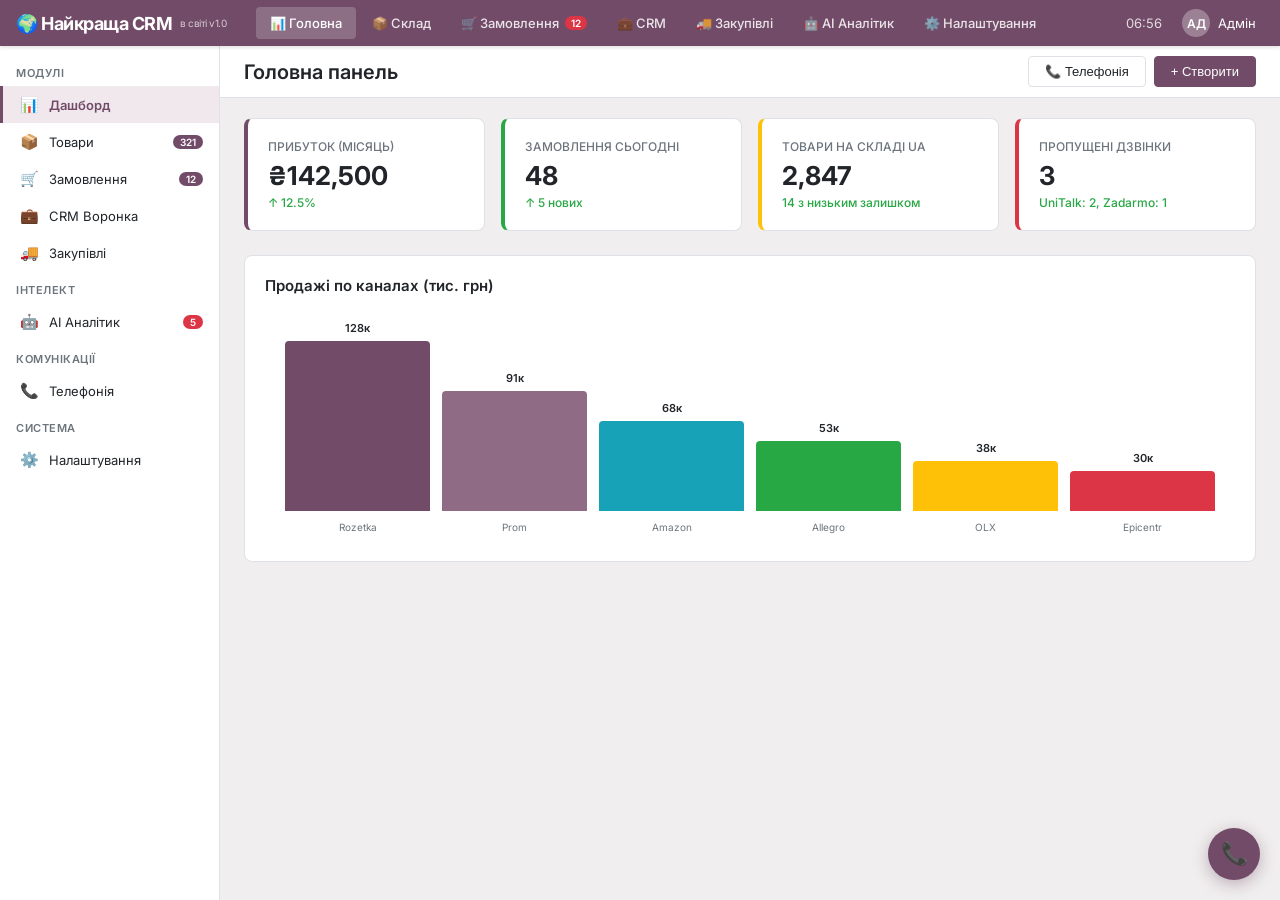
==== index.html @ 7701352f "Initial commit: Best CRM in the world v1.0 with Odoo style UI, SQL schema and Excel importer" ====
<!DOCTYPE html>
<html lang="uk">
<head>
<meta charset="UTF-8">
<meta name="viewport" content="width=device-width, initial-scale=1.0">
<title>Найкраща CRM в світі</title>
<link rel="stylesheet" href="styles.css">
</head>
<body>
<!-- NAVBAR -->
<nav class="o-navbar">
<div class="o-navbar-brand">🌍 Найкраща CRM <span>в світі v1.0</span></div>
<div class="o-nav-items">
<div class="o-nav-item active" data-page="page-dashboard" onclick="showPage('page-dashboard')">📊 Головна</div>
<div class="o-nav-item" data-page="page-products" onclick="showPage('page-products')">📦 Склад</div>
<div class="o-nav-item" data-page="page-orders" onclick="showPage('page-orders')">🛒 Замовлення <span class="o-nav-badge">12</span></div>
<div class="o-nav-item" data-page="page-crm" onclick="showPage('page-crm')">💼 CRM</div>
<div class="o-nav-item" data-page="page-purchases" onclick="showPage('page-purchases')">🚚 Закупівлі</div>
<div class="o-nav-item" data-page="page-ai" onclick="showPage('page-ai')">🤖 AI Аналітик</div>
<div class="o-nav-item" data-page="page-settings" onclick="showPage('page-settings')">⚙️ Налаштування</div>
</div>
<div class="o-nav-right">
<span id="live-clock" style="color:#fff;font-size:13px;opacity:0.8"></span>
<div class="o-user-menu"><div class="o-user-avatar">АД</div><span style="font-size:13px">Адмін</span></div>
</div>
</nav>

<!-- SIDEBAR -->
<aside class="o-sidebar">
<div class="o-sidebar-section">Модулі</div>
<div class="o-sidebar-item active" data-page="page-dashboard" onclick="showPage('page-dashboard')"><span class="o-sidebar-icon">📊</span><span>Дашборд</span></div>
<div class="o-sidebar-item" data-page="page-products" onclick="showPage('page-products')"><span class="o-sidebar-icon">📦</span><span>Товари</span><span class="o-sidebar-badge">321</span></div>
<div class="o-sidebar-item" data-page="page-orders" onclick="showPage('page-orders')"><span class="o-sidebar-icon">🛒</span><span>Замовлення</span><span class="o-sidebar-badge">12</span></div>
<div class="o-sidebar-item" data-page="page-crm" onclick="showPage('page-crm')"><span class="o-sidebar-icon">💼</span><span>CRM Воронка</span></div>
<div class="o-sidebar-item" data-page="page-purchases" onclick="showPage('page-purchases')"><span class="o-sidebar-icon">🚚</span><span>Закупівлі</span></div>
<div class="o-sidebar-section">Інтелект</div>
<div class="o-sidebar-item" data-page="page-ai" onclick="showPage('page-ai')"><span class="o-sidebar-icon">🤖</span><span>AI Аналітик</span><span class="o-sidebar-badge" style="background:#DC3545">5</span></div>
<div class="o-sidebar-section">Комунікації</div>
<div class="o-sidebar-item" onclick="togglePhone()"><span class="o-sidebar-icon">📞</span><span>Телефонія</span></div>
<div class="o-sidebar-section">Система</div>
<div class="o-sidebar-item" data-page="page-settings" onclick="showPage('page-settings')"><span class="o-sidebar-icon">⚙️</span><span>Налаштування</span></div>
</aside>

<!-- MAIN -->
<main class="o-main">
<div class="o-control-panel">
<div class="o-breadcrumb"><span id="breadcrumb-title" class="o-breadcrumb-item">Головна панель</span></div>
<div class="o-cp-actions">
<button class="o-btn" onclick="togglePhone()">📞 Телефонія</button>
<button class="o-btn o-btn-primary">+ Створити</button>
</div>
</div>

<!-- PAGE: DASHBOARD -->
<div id="page-dashboard" class="o-page active">
<div class="o-content">
<div class="o-stats-row">
<div class="o-stat-card accent"><div class="o-stat-label">Прибуток (місяць)</div><div class="o-stat-value">₴142,500</div><div class="o-stat-sub">↑ 12.5%</div></div>
<div class="o-stat-card success"><div class="o-stat-label">Замовлення сьогодні</div><div class="o-stat-value">48</div><div class="o-stat-sub">↑ 5 нових</div></div>
<div class="o-stat-card warning"><div class="o-stat-label">Товари на складі UA</div><div class="o-stat-value">2,847</div><div class="o-stat-sub">14 з низьким залишком</div></div>
<div class="o-stat-card danger"><div class="o-stat-label">Пропущені дзвінки</div><div class="o-stat-value">3</div><div class="o-stat-sub">UniTalk: 2, Zadarmo: 1</div></div>
</div>
<div class="o-chart-container">
<div class="o-chart-title">Продажі по каналах (тис. грн)</div>
<div class="o-bar-chart" style="margin-bottom:30px">
<div class="o-bar" data-height="85" style="background:#714B67;height:0"><span class="o-bar-value">128к</span><span class="o-bar-label">Rozetka</span></div>
<div class="o-bar" data-height="60" style="background:#8F6B85;height:0"><span class="o-bar-value">91к</span><span class="o-bar-label">Prom</span></div>
<div class="o-bar" data-height="45" style="background:#17A2B8;height:0"><span class="o-bar-value">68к</span><span class="o-bar-label">Amazon</span></div>
<div class="o-bar" data-height="35" style="background:#28A745;height:0"><span class="o-bar-value">53к</span><span class="o-bar-label">Allegro</span></div>
<div class="o-bar" data-height="25" style="background:#FFC107;height:0"><span class="o-bar-value">38к</span><span class="o-bar-label">OLX</span></div>
<div class="o-bar" data-height="20" style="background:#DC3545;height:0"><span class="o-bar-value">30к</span><span class="o-bar-label">Epicentr</span></div>
</div>
</div>
</div>
</div>

<!-- PAGE: PRODUCTS -->
<div id="page-products" class="o-page">
<div class="o-content">
<div class="o-table-wrap">
<div class="o-table-header"><span class="o-table-title">Товари — Повний звіт (11 колонок з вашого Excel)</span><input class="o-search-box" id="product-search" placeholder="Пошук по артикулу або назві..." oninput="filterProducts()"></div>
<div style="overflow-x:auto">
<table class="o-table"><thead><tr><th>Код 1С</th><th>Артикул</th><th>Номенклатура</th><th>К-сть продано</th><th>Виручка з ПДВ</th><th>Собів-ть з ПДВ</th><th>Валовий прибуток</th><th>Рентаб. %</th><th>Собів-ть (1 шт)</th><th>Ціна продажу</th><th>Залишок</th></tr></thead>
<tbody id="products-tbody">
<tr><td>100002057</td><td>ВА-1</td><td>Вугілля активоване кокосове (1000 г)</td><td>3</td><td>345.00 ₴</td><td>218.63 ₴</td><td><span class="o-margin-good">126.37 ₴</span></td><td><span class="o-margin-good">36.63%</span></td><td>72.88 ₴</td><td>115.00 ₴</td><td><span class="o-stock-ua">UA:300</span> <span class="o-stock-pl">PL:45</span></td></tr>
<tr><td>100000524</td><td>HRDTY48-D</td><td>Дріжджі спиртові турбо Hot Rod 48 на 25 л</td><td>10</td><td>740.00 ₴</td><td>678.75 ₴</td><td><span class="o-margin-bad">61.25 ₴</span></td><td><span class="o-margin-bad">8.28%</span></td><td>67.88 ₴</td><td>74.00 ₴</td><td><span class="o-stock-ua">UA:21</span> <span class="o-stock-pl">PL:150</span></td></tr>
<tr><td>100003891</td><td>BN-882</td><td>Набір для бродіння Pro</td><td>5</td><td>6,250.00 ₴</td><td>4,750.00 ₴</td><td><span class="o-margin-good">1,500.00 ₴</span></td><td><span class="o-margin-good">24.00%</span></td><td>950.00 ₴</td><td>1,250.00 ₴</td><td><span class="o-stock-ua" style="color:var(--odoo-danger)">UA:4</span> <span class="o-stock-pl">PL:0</span></td></tr>
<tr><td>100001122</td><td>DST-500</td><td>Дистилятор мідний 500 мл</td><td>2</td><td>6,400.00 ₴</td><td>4,200.00 ₴</td><td><span class="o-margin-good">2,200.00 ₴</span></td><td><span class="o-margin-good">34.38%</span></td><td>2,100.00 ₴</td><td>3,200.00 ₴</td><td><span class="o-stock-ua">UA:18</span> <span class="o-stock-pl">PL:7</span></td></tr>
<tr><td>100004556</td><td>FLT-10</td><td>Фільтр вугільний 10 л</td><td>8</td><td>2,320.00 ₴</td><td>1,440.00 ₴</td><td><span class="o-margin-good">880.00 ₴</span></td><td><span class="o-margin-good">37.93%</span></td><td>180.00 ₴</td><td>290.00 ₴</td><td><span class="o-stock-ua">UA:56</span> <span class="o-stock-pl">PL:23</span></td></tr>
</tbody></table>
</div>
</div>
</div>
</div>

<!-- PAGE: ORDERS -->
<div id="page-orders" class="o-page">
<div class="o-content">
<div class="o-table-wrap">
<div class="o-table-header"><span class="o-table-title">Замовлення з усіх каналів</span><input class="o-search-box" id="order-search" placeholder="Пошук..." oninput="filterOrders()"></div>
<table class="o-table"><thead><tr><th>ID</th><th>Джерело</th><th>Клієнт</th><th>Товар</th><th>Сума</th><th>Статус</th><th>Дата</th></tr></thead>
<tbody id="orders-tbody">
<tr><td>#AMZ-9842</td><td><span class="o-badge" style="background:#FF990022;color:#FF9900">Amazon</span></td><td>Klaus M.</td><td>Дистилятор мідний 500 мл</td><td>€89.00</td><td><span class="o-badge o-badge-new">Нове</span></td><td>23.04.2026</td></tr>
<tr><td>#RZK-20349</td><td><span class="o-badge" style="background:#00A04622;color:#00A046">Rozetka</span></td><td>Іванов С.</td><td>Вугілля активоване (1000 г) ×3</td><td>₴1,450</td><td><span class="o-badge o-badge-process">Обробка</span></td><td>23.04.2026</td></tr>
<tr><td>#PRM-8811</td><td><span class="o-badge" style="background:#2196F322;color:#2196F3">Prom</span></td><td>Петренко О.</td><td>Набір для бродіння Pro</td><td>₴1,250</td><td><span class="o-badge o-badge-done">Відправлено</span></td><td>22.04.2026</td></tr>
<tr><td>#ALG-5512</td><td><span class="o-badge" style="background:#FF5A0022;color:#FF5A00">Allegro</span></td><td>Kowalski J.</td><td>Фільтр вугільний 10 л</td><td>85 zł</td><td><span class="o-badge o-badge-new">Нове</span></td><td>23.04.2026</td></tr>
<tr><td>#OLX-3321</td><td><span class="o-badge" style="background:#00234822;color:#002348">OLX</span></td><td>Ковальчук М.</td><td>Дріжджі Hot Rod 48 ×5</td><td>₴370</td><td><span class="o-badge o-badge-process">Обробка</span></td><td>22.04.2026</td></tr>
</tbody></table>
</div>
</div>
</div>

<!-- PAGE: CRM KANBAN -->
<div id="page-crm" class="o-page">
<div class="o-content">
<div class="o-kanban-board">
<div class="o-kanban-column"><div class="o-kanban-col-header">Нові ліди <span class="o-kanban-col-count">3</span></div><div class="o-kanban-col-body">
<div class="o-kanban-card"><div class="o-kanban-card-title">ТОВ «Пивовар»</div><div class="o-kanban-card-sub">Запит на обладнання для пивоварні</div><div class="o-kanban-card-amount">₴48,000</div><div class="o-kanban-card-tag">Опт</div></div>
<div class="o-kanban-card"><div class="o-kanban-card-title">Kowalski Sp.</div><div class="o-kanban-card-sub">Allegro — набори для бродіння</div><div class="o-kanban-card-amount">2,400 zł</div><div class="o-kanban-card-tag">Польща</div></div>
<div class="o-kanban-card"><div class="o-kanban-card-title">Сидоренко А.</div><div class="o-kanban-card-sub">Дзвінок з Rozetka, хоче опт</div><div class="o-kanban-card-amount">₴12,000</div><div class="o-kanban-card-tag">Роздріб→Опт</div></div>
</div></div>
<div class="o-kanban-column"><div class="o-kanban-col-header">Переговори <span class="o-kanban-col-count">2</span></div><div class="o-kanban-col-body">
<div class="o-kanban-card"><div class="o-kanban-card-title">FermentPro GmbH</div><div class="o-kanban-card-sub">Amazon DE — постійне постачання</div><div class="o-kanban-card-amount">€5,200/міс</div><div class="o-kanban-card-tag">B2B</div></div>
<div class="o-kanban-card"><div class="o-kanban-card-title">«Напої Львова»</div><div class="o-kanban-card-sub">Дистилятори + фільтри</div><div class="o-kanban-card-amount">₴86,000</div><div class="o-kanban-card-tag">Опт</div></div>
</div></div>
<div class="o-kanban-column"><div class="o-kanban-col-header">Рахунок виставлено <span class="o-kanban-col-count">1</span></div><div class="o-kanban-col-body">
<div class="o-kanban-card"><div class="o-kanban-card-title">ТОВ «Хмільна Країна»</div><div class="o-kanban-card-sub">Повний комплект обладнання</div><div class="o-kanban-card-amount">₴124,000</div><div class="o-kanban-card-tag">Опт</div></div>
</div></div>
<div class="o-kanban-column"><div class="o-kanban-col-header">Виграно ✓ <span class="o-kanban-col-count">4</span></div><div class="o-kanban-col-body">
<div class="o-kanban-card" style="border-left:3px solid #28A745"><div class="o-kanban-card-title">Bierhaus Berlin</div><div class="o-kanban-card-sub">Amazon DE — разова закупка</div><div class="o-kanban-card-amount">€3,100</div></div>
<div class="o-kanban-card" style="border-left:3px solid #28A745"><div class="o-kanban-card-title">ФОП Мельник</div><div class="o-kanban-card-sub">Prom — обладнання</div><div class="o-kanban-card-amount">₴28,500</div></div>
</div></div>
</div>
</div>
</div>

<!-- PAGE: PURCHASES -->
<div id="page-purchases" class="o-page">
<div class="o-content">
<div class="o-table-wrap">
<div class="o-table-header"><span class="o-table-title">Замовлення постачальникам</span><button class="o-btn o-btn-primary" style="margin-left:auto">+ Нове замовлення</button></div>
<table class="o-table"><thead><tr><th>№</th><th>Постачальник</th><th>Товари</th><th>Сума</th><th>Статус</th><th>Очікувана дата</th></tr></thead>
<tbody>
<tr><td>PO-2026-041</td><td>China Direct Ltd.</td><td>Дистилятори мідні ×50</td><td>$4,200</td><td><div class="o-purchase-status"><span class="o-status-dot yellow"></span> В дорозі</div></td><td>28.04.2026</td></tr>
<tr><td>PO-2026-040</td><td>ТОВ «ХімРесурс»</td><td>Вугілля кокосове ×200 кг</td><td>₴18,400</td><td><div class="o-purchase-status"><span class="o-status-dot green"></span> Доставлено</div></td><td>20.04.2026</td></tr>
<tr><td>PO-2026-039</td><td>Ferment Supply PL</td><td>Дріжджі Hot Rod ×500 шт</td><td>8,500 zł</td><td><div class="o-purchase-status"><span class="o-status-dot red"></span> Затримка!</div></td><td>15.04.2026</td></tr>
</tbody></table>
</div>
</div>
</div>

<!-- PAGE: SETTINGS -->
<div id="page-settings" class="o-page">
<div class="o-content">
<div class="o-settings-grid">
<div class="o-settings-card">
<h3>👥 Користувачі та ролі</h3>
<table class="o-table"><thead><tr><th>Ім'я</th><th>Email</th><th>Роль</th><th>Регіон</th></tr></thead>
<tbody>
<tr><td>Власник</td><td>admin@bigcat.ua</td><td><span class="o-badge o-badge-process">Адмін</span></td><td>UA + PL</td></tr>
<tr><td>Олена К.</td><td>olena@bigcat.ua</td><td><span class="o-badge o-badge-done">Менеджер</span></td><td>UA</td></tr>
<tr><td>Marek W.</td><td>marek@bigcat.pl</td><td><span class="o-badge o-badge-done">Менеджер</span></td><td>PL</td></tr>
<tr><td>Андрій Л.</td><td>andriy@bigcat.ua</td><td><span class="o-badge o-badge-new">Склад</span></td><td>UA</td></tr>
</tbody></table>
<button class="o-btn o-btn-primary" style="margin-top:12px">+ Додати користувача</button>
</div>
<div class="o-settings-card">
<h3>🔗 Інтеграції</h3>
<div class="o-form-group"><label class="o-form-label">Rozetka API</label><div class="o-purchase-status"><span class="o-status-dot green"></span> Підключено</div></div>
<div class="o-form-group"><label class="o-form-label">Prom API</label><div class="o-purchase-status"><span class="o-status-dot green"></span> Підключено</div></div>
<div class="o-form-group"><label class="o-form-label">Amazon SP-API</label><div class="o-purchase-status"><span class="o-status-dot yellow"></span> Очікує ключ</div></div>
<div class="o-form-group"><label class="o-form-label">Allegro API</label><div class="o-purchase-status"><span class="o-status-dot yellow"></span> Очікує ключ</div></div>
<div class="o-form-group"><label class="o-form-label">OLX API</label><div class="o-purchase-status"><span class="o-status-dot red"></span> Не підключено</div></div>
<div class="o-form-group"><label class="o-form-label">Epicentr API</label><div class="o-purchase-status"><span class="o-status-dot red"></span> Не підключено</div></div>
<div class="o-form-group"><label class="o-form-label">UniTalk (UA)</label><div class="o-purchase-status"><span class="o-status-dot green"></span> Активний</div></div>
<div class="o-form-group"><label class="o-form-label">Zadarmo (PL)</label><div class="o-purchase-status"><span class="o-status-dot green"></span> Активний</div></div>
</div>
</div>
</div>
</div>

<!-- PAGE: AI ANALYTICS -->
<div id="page-ai" class="o-page">
<div class="o-content">
<div class="o-stats-row">
<div class="o-stat-card danger"><div class="o-stat-label">🔴 Критичні проблеми</div><div class="o-stat-value">2</div><div class="o-stat-sub">Потребують негайної уваги</div></div>
<div class="o-stat-card warning"><div class="o-stat-label">🟡 Попередження</div><div class="o-stat-value">3</div><div class="o-stat-sub">Ризики найближчих днів</div></div>
<div class="o-stat-card success"><div class="o-stat-label">🟢 Рекомендації</div><div class="o-stat-value">4</div><div class="o-stat-sub">Можливості для зростання</div></div>
<div class="o-stat-card accent"><div class="o-stat-label">📊 Оцінка здоров'я бізнесу</div><div class="o-stat-value">7.2/10</div><div class="o-stat-sub">↑ 0.4 з минулого тижня</div></div>
</div>

<div class="ai-section"><div class="ai-section-title">🔴 Критичні проблеми</div>
<div class="ai-card ai-critical">
<div class="ai-card-header"><span class="ai-icon">⚠️</span><span class="ai-card-title">Товар BN-882 закінчиться через 2 дні</span></div>
<div class="ai-card-body">«Набір для бродіння Pro» — залишок UA: 4 шт, PL: 0 шт. При поточній швидкості продажів (2 шт/день) запас вичерпається 25.04.2026.</div>
<div class="ai-card-action"><button class="o-btn o-btn-primary" style="font-size:12px">Створити закупівлю →</button></div>
</div>
<div class="ai-card ai-critical">
<div class="ai-card-header"><span class="ai-icon">⚠️</span><span class="ai-card-title">Менеджер Олена не обробила 5 замовлень</span></div>
<div class="ai-card-body">Замовлення #RZK-20341, #PRM-8807, #OLX-3318, #RZK-20345, #PRM-8809 очікують обробки більше 24 годин. Середній час відповіді Олени зріс з 2 до 8 годин за тиждень.</div>
<div class="ai-card-action"><button class="o-btn" style="font-size:12px">Переглянути замовлення →</button></div>
</div>
</div>

<div class="ai-section"><div class="ai-section-title">🟡 Попередження</div>
<div class="ai-card ai-warning">
<div class="ai-card-header"><span class="ai-icon">📉</span><span class="ai-card-title">Маржа HRDTY48-D занадто низька: 8.3%</span></div>
<div class="ai-card-body">Дріжджі Hot Rod 48 продаються з маржою 8.3%, що нижче порогу рентабельності (15%). Рекомендація: підняти ціну з 74₴ до 85₴ (+14.9%) або знайти дешевшого постачальника.</div>
</div>
<div class="ai-card ai-warning">
<div class="ai-card-header"><span class="ai-icon">🚚</span><span class="ai-card-title">Постачальник Ferment Supply PL — 3-тя затримка поспіль</span></div>
<div class="ai-card-body">Замовлення PO-2026-039 затримано на 8 днів. Це третя затримка за останні 2 місяці. Ризик зриву поставок. Рекомендація: знайти альтернативного постачальника.</div>
</div>
<div class="ai-card ai-warning">
<div class="ai-card-header"><span class="ai-icon">📞</span><span class="ai-card-title">3 пропущені дзвінки без перезвону</span></div>
<div class="ai-card-body">UniTalk зафіксував 2 пропущені дзвінки (12:15, 14:42), Zadarmo — 1 (09:30). Жоден не був перезвонений протягом 4 годин. Потенційна втрата клієнтів.</div>
</div>
</div>

<div class="ai-section"><div class="ai-section-title">🟢 Рекомендації для зростання</div>
<div class="ai-card ai-good">
<div class="ai-card-header"><span class="ai-icon">🇵🇱</span><span class="ai-card-title">Перемістити ВА-1 на склад Польщі</span></div>
<div class="ai-card-body">Вугілля активоване продається в Польщі в 4 рази швидше, ніж в Україні. Поточний залишок PL: 45 шт. Рекомендація: перемістити 100 шт зі складу UA (300 шт) до PL.</div>
</div>
<div class="ai-card ai-good">
<div class="ai-card-header"><span class="ai-icon">📈</span><span class="ai-card-title">Rozetka — найприбутковіший канал</span></div>
<div class="ai-card-body">Rozetka генерує 35% загального прибутку при 28% витрат. Рекомендація: збільшити асортимент на Rozetka на 15-20 позицій для зростання виручки на ~₴40,000/міс.</div>
</div>
<div class="ai-card ai-good">
<div class="ai-card-header"><span class="ai-icon">💰</span><span class="ai-card-title">Дистилятор DST-500 — лідер маржі</span></div>
<div class="ai-card-body">Маржинальність 34.4% при середньому чеку ₴3,200. Цей товар приносить найбільше прибутку на одиницю. Рекомендація: запустити рекламу на Amazon DE.</div>
</div>
<div class="ai-card ai-good">
<div class="ai-card-header"><span class="ai-icon">🔄</span><span class="ai-card-title">Оптимізація цін на Allegro</span></div>
<div class="ai-card-body">Аналіз конкурентів показує, що ваші ціни на Allegro на 12% вищі за середні. Зниження на 5-7% може збільшити обсяг продажів на 25% без втрати маржі.</div>
</div>
</div>

</div>
</div>

</main>

<!-- PHONE PANEL -->
<div id="phone-panel" class="o-phone-panel">
<div class="o-phone-header"><span>📞 Вхідний дзвінок</span><span onclick="togglePhone()" style="cursor:pointer">✕</span></div>
<div class="o-phone-body">
<div style="font-size:14px;color:#714B67;font-weight:600">UniTalk UA</div>
<div class="o-phone-number">+380 67 123 4567</div>
<div class="o-phone-status">Клієнт: Іванов Сергій — Rozetka (3 замовлення)</div>
<div class="o-phone-actions">
<button class="o-phone-btn o-phone-btn-accept" onclick="togglePhone()">📞</button>
<button class="o-phone-btn o-phone-btn-mute">🔇</button>
<button class="o-phone-btn o-phone-btn-reject" onclick="togglePhone()">✕</button>
</div>
</div>
</div>
<button id="phone-fab" class="o-phone-fab" onclick="togglePhone()">📞</button>

<script src="app.js"></script>
</body>
</html>
---- styles.css ----
@import url('https://fonts.googleapis.com/css2?family=Inter:wght@300;400;500;600;700&display=swap');

:root {
    --odoo-purple: #714B67;
    --odoo-purple-light: #8F6B85;
    --odoo-purple-dark: #5B3A54;
    --odoo-bg: #F0EEEE;
    --odoo-white: #FFFFFF;
    --odoo-border: #DEE2E6;
    --odoo-text: #212529;
    --odoo-text-muted: #6C757D;
    --odoo-success: #28A745;
    --odoo-warning: #FFC107;
    --odoo-danger: #DC3545;
    --odoo-info: #17A2B8;
    --sidebar-width: 220px;
    --topbar-height: 46px;
}

* { margin: 0; padding: 0; box-sizing: border-box; }

body {
    font-family: 'Inter', -apple-system, BlinkMacSystemFont, sans-serif;
    background: var(--odoo-bg);
    color: var(--odoo-text);
    font-size: 13px;
    overflow-x: hidden;
}

/* ===== TOP NAVBAR ===== */
.o-navbar {
    position: fixed; top: 0; left: 0; right: 0;
    height: var(--topbar-height);
    background: var(--odoo-purple);
    display: flex; align-items: center;
    padding: 0 16px; z-index: 1000;
    box-shadow: 0 1px 4px rgba(0,0,0,0.15);
}

.o-navbar-brand {
    color: white; font-weight: 700; font-size: 18px;
    margin-right: 30px; letter-spacing: -0.5px;
    display: flex; align-items: center; gap: 8px;
}

.o-navbar-brand span { font-size: 10px; opacity: 0.7; font-weight: 400; }

.o-nav-items { display: flex; gap: 2px; flex: 1; }

.o-nav-item {
    color: rgba(255,255,255,0.85); padding: 8px 14px;
    border-radius: 4px; cursor: pointer; font-size: 13px;
    font-weight: 500; transition: all 0.15s;
    display: flex; align-items: center; gap: 6px;
    white-space: nowrap;
}

.o-nav-item:hover { background: rgba(255,255,255,0.15); color: #fff; }
.o-nav-item.active { background: rgba(255,255,255,0.2); color: #fff; }

.o-nav-right {
    display: flex; align-items: center; gap: 12px; margin-left: auto;
}

.o-nav-badge {
    background: var(--odoo-danger); color: #fff;
    border-radius: 10px; padding: 1px 6px; font-size: 10px;
    font-weight: 600; min-width: 18px; text-align: center;
}

.o-user-menu {
    display: flex; align-items: center; gap: 8px;
    color: #fff; cursor: pointer; padding: 4px 8px;
    border-radius: 4px; transition: 0.15s;
}

.o-user-menu:hover { background: rgba(255,255,255,0.15); }

.o-user-avatar {
    width: 28px; height: 28px; border-radius: 50%;
    background: rgba(255,255,255,0.3); display: flex;
    align-items: center; justify-content: center;
    font-weight: 600; font-size: 12px;
}

/* ===== SIDEBAR ===== */
.o-sidebar {
    position: fixed; top: var(--topbar-height); left: 0;
    width: var(--sidebar-width); height: calc(100vh - var(--topbar-height));
    background: var(--odoo-white); border-right: 1px solid var(--odoo-border);
    overflow-y: auto; z-index: 900; padding: 8px 0;
}

.o-sidebar-section { padding: 12px 16px 6px; font-size: 11px; color: var(--odoo-text-muted); text-transform: uppercase; font-weight: 600; letter-spacing: 0.5px; }

.o-sidebar-item {
    display: flex; align-items: center; gap: 10px;
    padding: 9px 16px; cursor: pointer; color: var(--odoo-text);
    transition: all 0.12s; font-size: 13px; border-left: 3px solid transparent;
}

.o-sidebar-item:hover { background: #F5F0F4; color: var(--odoo-purple); }
.o-sidebar-item.active { background: #F0E8ED; color: var(--odoo-purple); border-left-color: var(--odoo-purple); font-weight: 600; }

.o-sidebar-icon { width: 20px; text-align: center; font-size: 15px; }

.o-sidebar-badge {
    margin-left: auto; background: var(--odoo-purple);
    color: #fff; border-radius: 10px; padding: 1px 7px;
    font-size: 10px; font-weight: 600;
}

/* ===== MAIN CONTENT ===== */
.o-main {
    margin-left: var(--sidebar-width);
    margin-top: var(--topbar-height);
    padding: 0;
    min-height: calc(100vh - var(--topbar-height));
}

/* ===== CONTROL PANEL (Odoo-style breadcrumb + actions) ===== */
.o-control-panel {
    background: var(--odoo-white);
    border-bottom: 1px solid var(--odoo-border);
    padding: 10px 24px;
    display: flex; align-items: center; justify-content: space-between;
    position: sticky; top: var(--topbar-height); z-index: 100;
}

.o-breadcrumb { display: flex; align-items: center; gap: 8px; }

.o-breadcrumb-item {
    font-size: 20px; font-weight: 600; color: var(--odoo-text);
}

.o-breadcrumb-sep { color: var(--odoo-text-muted); font-size: 14px; }

.o-cp-actions { display: flex; gap: 8px; align-items: center; }

.o-btn {
    padding: 7px 16px; border-radius: 4px; font-size: 13px;
    font-weight: 500; cursor: pointer; border: 1px solid var(--odoo-border);
    background: var(--odoo-white); color: var(--odoo-text);
    transition: all 0.15s; display: flex; align-items: center; gap: 6px;
}

.o-btn:hover { background: #f8f9fa; }

.o-btn-primary {
    background: var(--odoo-purple); color: #fff;
    border-color: var(--odoo-purple);
}

.o-btn-primary:hover { background: var(--odoo-purple-dark); }

.o-btn-success { background: var(--odoo-success); color: #fff; border-color: var(--odoo-success); }
.o-btn-success:hover { background: #218838; }

/* ===== CONTENT AREA ===== */
.o-content { padding: 20px 24px; }

/* ===== STAT CARDS (KPI) ===== */
.o-stats-row {
    display: grid;
    grid-template-columns: repeat(auto-fit, minmax(200px, 1fr));
    gap: 16px; margin-bottom: 24px;
}

.o-stat-card {
    background: var(--odoo-white); border: 1px solid var(--odoo-border);
    border-radius: 8px; padding: 20px; transition: box-shadow 0.2s;
}

.o-stat-card:hover { box-shadow: 0 2px 8px rgba(0,0,0,0.08); }
.o-stat-card.accent { border-left: 4px solid var(--odoo-purple); }
.o-stat-card.success { border-left: 4px solid var(--odoo-success); }
.o-stat-card.warning { border-left: 4px solid var(--odoo-warning); }
.o-stat-card.danger { border-left: 4px solid var(--odoo-danger); }

.o-stat-label { font-size: 12px; color: var(--odoo-text-muted); text-transform: uppercase; font-weight: 500; margin-bottom: 6px; }
.o-stat-value { font-size: 26px; font-weight: 700; color: var(--odoo-text); }
.o-stat-sub { font-size: 12px; color: var(--odoo-success); margin-top: 4px; font-weight: 500; }

/* ===== DATA TABLE (Odoo list view) ===== */
.o-table-wrap {
    background: var(--odoo-white); border: 1px solid var(--odoo-border);
    border-radius: 8px; overflow: hidden; margin-bottom: 24px;
}

.o-table-header {
    padding: 12px 20px; border-bottom: 1px solid var(--odoo-border);
    display: flex; justify-content: space-between; align-items: center;
}

.o-table-title { font-size: 15px; font-weight: 600; }

.o-search-box {
    padding: 6px 12px; border: 1px solid var(--odoo-border);
    border-radius: 4px; font-size: 13px; width: 240px;
    outline: none; transition: 0.2s;
}

.o-search-box:focus { border-color: var(--odoo-purple); box-shadow: 0 0 0 2px rgba(113,75,103,0.15); }

table.o-table {
    width: 100%; border-collapse: collapse;
}

table.o-table thead th {
    text-align: left; padding: 10px 16px; font-size: 12px;
    font-weight: 600; color: var(--odoo-text-muted);
    text-transform: uppercase; letter-spacing: 0.3px;
    border-bottom: 2px solid var(--odoo-border);
    background: #FAFAFA; cursor: pointer; user-select: none;
}

table.o-table thead th:hover { color: var(--odoo-purple); }

table.o-table tbody tr {
    border-bottom: 1px solid #f0f0f0; transition: background 0.1s;
}

table.o-table tbody tr:hover { background: #F9F5F8; }

table.o-table tbody td {
    padding: 12px 16px; font-size: 13px; vertical-align: middle;
}

/* ===== BADGES ===== */
.o-badge {
    display: inline-block; padding: 3px 10px; border-radius: 12px;
    font-size: 11px; font-weight: 600; text-transform: uppercase;
}

.o-badge-new { background: #E8F5E9; color: #2E7D32; }
.o-badge-process { background: #FFF3E0; color: #E65100; }
.o-badge-done { background: #E3F2FD; color: #1565C0; }
.o-badge-cancel { background: #FFEBEE; color: #C62828; }

.o-stock-tag { display: flex; gap: 12px; }
.o-stock-ua { color: #1565C0; font-weight: 600; }
.o-stock-pl { color: #AD1457; font-weight: 600; }

.o-margin-good { color: var(--odoo-success); font-weight: 600; }
.o-margin-low { color: var(--odoo-warning); font-weight: 600; }
.o-margin-bad { color: var(--odoo-danger); font-weight: 600; }

/* ===== KANBAN BOARD (CRM Pipeline) ===== */
.o-kanban-board {
    display: flex; gap: 16px; overflow-x: auto;
    padding-bottom: 16px; min-height: 500px;
}

.o-kanban-column {
    min-width: 280px; max-width: 300px; flex-shrink: 0;
    background: #F5F5F5; border-radius: 8px;
    display: flex; flex-direction: column;
}

.o-kanban-col-header {
    padding: 14px 16px; font-weight: 600; font-size: 14px;
    border-bottom: 2px solid var(--odoo-border);
    display: flex; justify-content: space-between; align-items: center;
}

.o-kanban-col-count {
    background: var(--odoo-purple); color: #fff;
    border-radius: 10px; padding: 1px 8px; font-size: 11px;
}

.o-kanban-col-body { padding: 8px; flex: 1; overflow-y: auto; }

.o-kanban-card {
    background: var(--odoo-white); border: 1px solid var(--odoo-border);
    border-radius: 6px; padding: 14px; margin-bottom: 8px;
    cursor: grab; transition: box-shadow 0.15s;
}

.o-kanban-card:hover { box-shadow: 0 2px 8px rgba(0,0,0,0.1); }

.o-kanban-card-title { font-weight: 600; font-size: 13px; margin-bottom: 6px; }
.o-kanban-card-sub { font-size: 12px; color: var(--odoo-text-muted); margin-bottom: 8px; }
.o-kanban-card-amount { font-weight: 700; color: var(--odoo-purple); font-size: 14px; }
.o-kanban-card-tag { font-size: 10px; padding: 2px 6px; border-radius: 3px; background: #F0E8ED; color: var(--odoo-purple); }

/* ===== TELEPHONY PANEL ===== */
.o-phone-panel {
    position: fixed; bottom: 20px; right: 20px;
    width: 320px; background: var(--odoo-white);
    border-radius: 12px; box-shadow: 0 4px 24px rgba(0,0,0,0.15);
    border: 1px solid var(--odoo-border); z-index: 1100;
    overflow: hidden; display: none;
}

.o-phone-panel.open { display: block; animation: slideUp 0.3s ease; }

@keyframes slideUp {
    from { transform: translateY(20px); opacity: 0; }
    to { transform: translateY(0); opacity: 1; }
}

.o-phone-header {
    background: var(--odoo-purple); color: #fff;
    padding: 14px 16px; display: flex;
    justify-content: space-between; align-items: center;
}

.o-phone-body { padding: 20px; text-align: center; }

.o-phone-number { font-size: 22px; font-weight: 700; margin: 12px 0; letter-spacing: 1px; }
.o-phone-status { font-size: 12px; color: var(--odoo-text-muted); margin-bottom: 16px; }

.o-phone-actions { display: flex; justify-content: center; gap: 16px; margin-top: 12px; }

.o-phone-btn {
    width: 48px; height: 48px; border-radius: 50%;
    border: none; cursor: pointer; font-size: 18px;
    display: flex; align-items: center; justify-content: center;
    transition: transform 0.15s;
}

.o-phone-btn:hover { transform: scale(1.1); }
.o-phone-btn-accept { background: var(--odoo-success); color: #fff; }
.o-phone-btn-reject { background: var(--odoo-danger); color: #fff; }
.o-phone-btn-mute { background: #eee; color: #333; }

/* ===== PHONE TOGGLE FAB ===== */
.o-phone-fab {
    position: fixed; bottom: 20px; right: 20px;
    width: 52px; height: 52px; border-radius: 50%;
    background: var(--odoo-purple); color: #fff;
    border: none; font-size: 22px; cursor: pointer;
    box-shadow: 0 4px 16px rgba(113,75,103,0.4);
    z-index: 1050; transition: transform 0.2s;
    display: flex; align-items: center; justify-content: center;
}

.o-phone-fab:hover { transform: scale(1.1); }

/* ===== SETTINGS / USERS ===== */
.o-settings-grid {
    display: grid; grid-template-columns: 1fr 1fr;
    gap: 20px;
}

.o-settings-card {
    background: var(--odoo-white); border: 1px solid var(--odoo-border);
    border-radius: 8px; padding: 24px;
}

.o-settings-card h3 { font-size: 16px; margin-bottom: 16px; color: var(--odoo-purple); }

.o-form-group { margin-bottom: 14px; }
.o-form-label { display: block; font-size: 12px; font-weight: 600; color: var(--odoo-text-muted); margin-bottom: 4px; text-transform: uppercase; }

.o-form-input {
    width: 100%; padding: 8px 12px; border: 1px solid var(--odoo-border);
    border-radius: 4px; font-size: 13px; outline: none;
}

.o-form-input:focus { border-color: var(--odoo-purple); box-shadow: 0 0 0 2px rgba(113,75,103,0.15); }

.o-form-select {
    width: 100%; padding: 8px 12px; border: 1px solid var(--odoo-border);
    border-radius: 4px; font-size: 13px; background: #fff;
}

/* ===== PAGE SECTIONS ===== */
.o-page { display: none; }
.o-page.active { display: block; }

/* ===== CHARTS PLACEHOLDER ===== */
.o-chart-container {
    background: var(--odoo-white); border: 1px solid var(--odoo-border);
    border-radius: 8px; padding: 20px; margin-bottom: 24px;
}

.o-chart-title { font-size: 15px; font-weight: 600; margin-bottom: 16px; }

.o-bar-chart { display: flex; align-items: flex-end; gap: 12px; height: 200px; padding: 0 20px; }

.o-bar {
    flex: 1; border-radius: 4px 4px 0 0;
    position: relative; min-width: 30px;
    transition: height 0.5s ease;
}

.o-bar-label {
    position: absolute; bottom: -22px; left: 50%;
    transform: translateX(-50%); font-size: 10px;
    color: var(--odoo-text-muted); white-space: nowrap;
}

.o-bar-value {
    position: absolute; top: -20px; left: 50%;
    transform: translateX(-50%); font-size: 11px;
    font-weight: 600; white-space: nowrap;
}

/* ===== TWO COLUMN LAYOUT ===== */
.o-grid-2 { display: grid; grid-template-columns: 2fr 1fr; gap: 20px; }
.o-grid-equal { display: grid; grid-template-columns: 1fr 1fr; gap: 20px; }

/* ===== PURCHASE MODULE ===== */
.o-purchase-status { display: flex; gap: 8px; align-items: center; }
.o-status-dot { width: 8px; height: 8px; border-radius: 50%; }
.o-status-dot.green { background: var(--odoo-success); }
.o-status-dot.yellow { background: var(--odoo-warning); }
.o-status-dot.red { background: var(--odoo-danger); }

/* ===== RESPONSIVE ===== */
/* ===== AI ANALYTICS MODULE ===== */
.ai-section { margin-bottom: 28px; }

.ai-section-title {
    font-size: 16px; font-weight: 700; margin-bottom: 14px;
    padding-bottom: 8px; border-bottom: 2px solid var(--odoo-border);
}

.ai-card {
    background: var(--odoo-white); border: 1px solid var(--odoo-border);
    border-radius: 8px; padding: 18px; margin-bottom: 12px;
    transition: box-shadow 0.2s, transform 0.2s;
    animation: fadeIn 0.4s ease;
}

.ai-card:hover { box-shadow: 0 3px 12px rgba(0,0,0,0.08); transform: translateX(4px); }

.ai-card.ai-critical { border-left: 4px solid var(--odoo-danger); }
.ai-card.ai-warning { border-left: 4px solid var(--odoo-warning); }
.ai-card.ai-good { border-left: 4px solid var(--odoo-success); }

.ai-card-header {
    display: flex; align-items: center; gap: 10px; margin-bottom: 8px;
}

.ai-icon { font-size: 18px; }

.ai-card-title { font-weight: 600; font-size: 14px; }

.ai-card-body {
    font-size: 13px; color: var(--odoo-text-muted); line-height: 1.6;
    padding-left: 28px;
}

.ai-card-action { padding-left: 28px; margin-top: 10px; }

@keyframes fadeIn {
    from { opacity: 0; transform: translateY(8px); }
    to { opacity: 1; transform: translateY(0); }
}

/* ===== RESPONSIVE ===== */
@media (max-width: 1024px) {
    .o-sidebar { width: 60px; }
    .o-sidebar-item span { display: none; }
    .o-sidebar-section { display: none; }
    .o-sidebar-badge { display: none; }
    .o-main { margin-left: 60px; }
    .o-grid-2, .o-grid-equal, .o-settings-grid { grid-template-columns: 1fr; }
}
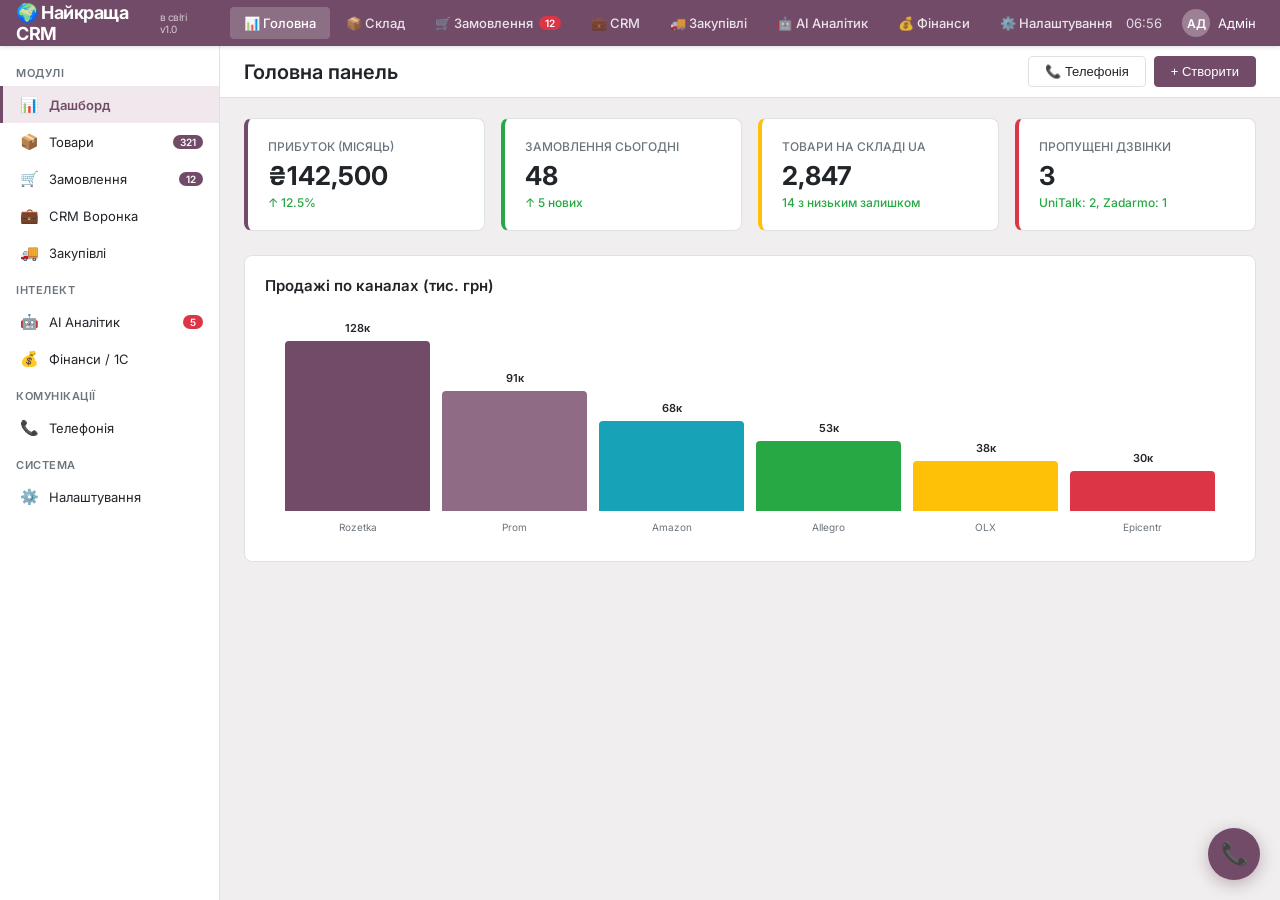
==== commit faf11d88: "Added Finance & Accounting module (💰 Фінанси) with 1C logic" ====
--- a/index.html
+++ b/index.html
@@ -17,6 +17,7 @@
 <div class="o-nav-item" data-page="page-crm" onclick="showPage('page-crm')">💼 CRM</div>
 <div class="o-nav-item" data-page="page-purchases" onclick="showPage('page-purchases')">🚚 Закупівлі</div>
 <div class="o-nav-item" data-page="page-ai" onclick="showPage('page-ai')">🤖 AI Аналітик</div>
+<div class="o-nav-item" data-page="page-finance" onclick="showPage('page-finance')">💰 Фінанси</div>
 <div class="o-nav-item" data-page="page-settings" onclick="showPage('page-settings')">⚙️ Налаштування</div>
 </div>
 <div class="o-nav-right">
@@ -35,6 +36,7 @@
 <div class="o-sidebar-item" data-page="page-purchases" onclick="showPage('page-purchases')"><span class="o-sidebar-icon">🚚</span><span>Закупівлі</span></div>
 <div class="o-sidebar-section">Інтелект</div>
 <div class="o-sidebar-item" data-page="page-ai" onclick="showPage('page-ai')"><span class="o-sidebar-icon">🤖</span><span>AI Аналітик</span><span class="o-sidebar-badge" style="background:#DC3545">5</span></div>
+<div class="o-sidebar-item" data-page="page-finance" onclick="showPage('page-finance')"><span class="o-sidebar-icon">💰</span><span>Фінанси / 1С</span></div>
 <div class="o-sidebar-section">Комунікації</div>
 <div class="o-sidebar-item" onclick="togglePhone()"><span class="o-sidebar-icon">📞</span><span>Телефонія</span></div>
 <div class="o-sidebar-section">Система</div>
@@ -239,6 +241,62 @@
 </div>
 </div>
 
+<!-- PAGE: FINANCE -->
+<div id="page-finance" class="o-page">
+<div class="o-content">
+<div class="o-stats-row">
+<div class="o-stat-card success"><div class="o-stat-label">Чистий прибуток (P&L)</div><div class="o-stat-value">₴98,420</div><div class="o-stat-sub">Метод FIFO (як в 1С)</div></div>
+<div class="o-stat-card accent"><div class="o-stat-label">Каса та Рахунки</div><div class="o-stat-value">₴412,000</div><div class="o-stat-sub">UA: 280к, PL: 15к zł</div></div>
+<div class="o-stat-card warning"><div class="o-stat-label">Дебіторка (Нам винні)</div><div class="o-stat-value">₴156,000</div><div class="o-stat-sub">Очікуємо від Amazon/Rozetka</div></div>
+<div class="o-stat-card danger"><div class="o-stat-label">Кредиторка (Ми винні)</div><div class="o-stat-value">₴84,000</div><div class="o-stat-sub">Постачальникам та логістиці</div></div>
+</div>
+
+<div class="o-grid-2">
+<div class="o-settings-card">
+<h3>📊 Звіт про прибутки та збитки (P&L)</h3>
+<table class="o-table">
+<thead><tr><th>Стаття</th><th>Сума (грн)</th><th>% від виручки</th></tr></thead>
+<tbody>
+<tr><td><b>Виручка від продажів</b></td><td><b>₴452,000</b></td><td>100%</td></tr>
+<tr style="color:#666"><td>Собівартість (COGS)</td><td>-₴284,500</td><td>62.9%</td></tr>
+<tr><td><b>Валовий прибуток</b></td><td><b>₴167,500</b></td><td>37.1%</td></tr>
+<tr style="color:#666"><td>Операційні витрати (Оренда, з/п)</td><td>-₴45,000</td><td>9.9%</td></tr>
+<tr style="color:#666"><td>Логістика (НП, InPost)</td><td>-₴18,400</td><td>4.1%</td></tr>
+<tr style="color:#666"><td>Комісії маркетплейсів</td><td>-₴5,680</td><td>1.3%</td></tr>
+<hr>
+<tr style="background:#f8f9fa; font-weight:700"><td>ЧИСТИЙ ПРИБУТОК</td><td>₴98,420</td><td>21.8%</td></tr>
+</tbody>
+</table>
+</div>
+
+<div class="o-settings-card">
+<h3>🌍 Баланс по маркетплейсах (Дебіторка)</h3>
+<table class="o-table">
+<thead><tr><th>Маркетплейс</th><th>Валюта</th><th>До виплати</th><th>Еквівалент грн</th></tr></thead>
+<tbody>
+<tr><td>Amazon DE</td><td>€2,450</td><td>Очікує</td><td>₴102,900</td></tr>
+<tr><td>Allegro PL</td><td>3,200 zł</td><td>Очікує</td><td>₴31,360</td></tr>
+<tr><td>Rozetka</td><td>₴15,400</td><td>Виплата 25.04</td><td>₴15,400</td></tr>
+<tr><td>Prom.ua</td><td>₴6,340</td><td>Активно</td><td>₴6,340</td></tr>
+</tbody>
+</table>
+<button class="o-btn" style="margin-top:10px">Звірка залишків з 1С →</button>
+</div>
+</div>
+
+<div class="o-settings-card" style="margin-top:20px">
+<h3>👥 Розрахунок зарплати (Бонуси від прибутку)</h3>
+<table class="o-table">
+<thead><tr><th>Менеджер</th><th>Валовий прибуток</th><th>% бонуса</th><th>Сума бонуса</th><th>Статус</th></tr></thead>
+<tbody>
+<tr><td>Олена К. (UA)</td><td>₴86,400</td><td>5%</td><td>₴4,320</td><td><span class="o-badge o-badge-process">Розраховано</span></td></tr>
+<tr><td>Marek W. (PL)</td><td>6,800 zł</td><td>3%</td><td>204 zł</td><td><span class="o-badge o-badge-done">Виплачено</span></td></tr>
+</tbody>
+</table>
+</div>
+</div>
+</div>
+
 </main>
 
 <!-- PHONE PANEL -->
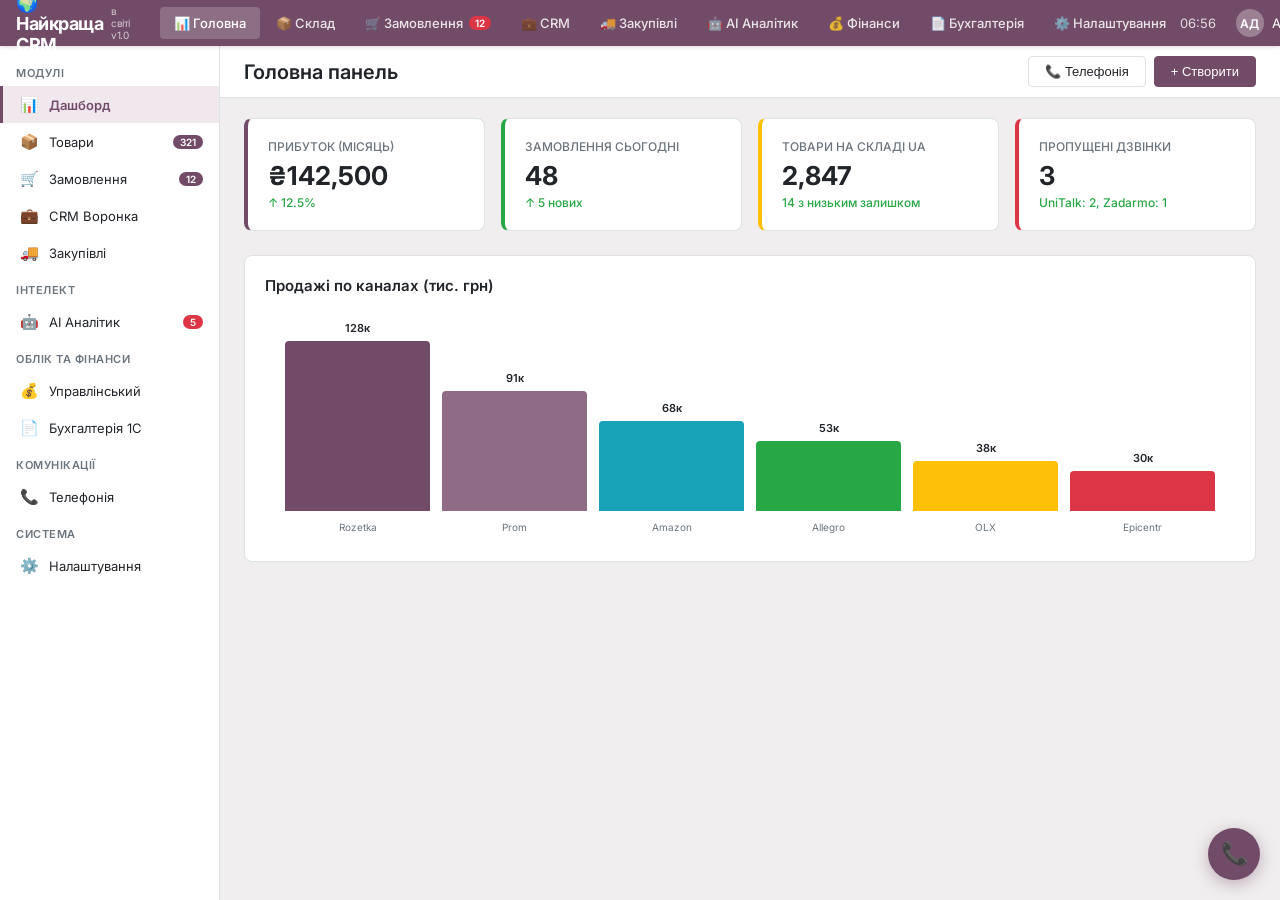
==== commit 80e106e1: "Added dedicated Accounting (Бухгалтерія) module with Bank Sync and OSV" ====
--- a/index.html
+++ b/index.html
@@ -18,6 +18,7 @@
 <div class="o-nav-item" data-page="page-purchases" onclick="showPage('page-purchases')">🚚 Закупівлі</div>
 <div class="o-nav-item" data-page="page-ai" onclick="showPage('page-ai')">🤖 AI Аналітик</div>
 <div class="o-nav-item" data-page="page-finance" onclick="showPage('page-finance')">💰 Фінанси</div>
+<div class="o-nav-item" data-page="page-accounting" onclick="showPage('page-accounting')">📄 Бухгалтерія</div>
 <div class="o-nav-item" data-page="page-settings" onclick="showPage('page-settings')">⚙️ Налаштування</div>
 </div>
 <div class="o-nav-right">
@@ -36,7 +37,9 @@
 <div class="o-sidebar-item" data-page="page-purchases" onclick="showPage('page-purchases')"><span class="o-sidebar-icon">🚚</span><span>Закупівлі</span></div>
 <div class="o-sidebar-section">Інтелект</div>
 <div class="o-sidebar-item" data-page="page-ai" onclick="showPage('page-ai')"><span class="o-sidebar-icon">🤖</span><span>AI Аналітик</span><span class="o-sidebar-badge" style="background:#DC3545">5</span></div>
-<div class="o-sidebar-item" data-page="page-finance" onclick="showPage('page-finance')"><span class="o-sidebar-icon">💰</span><span>Фінанси / 1С</span></div>
+<div class="o-sidebar-section">Облік та Фінанси</div>
+<div class="o-sidebar-item" data-page="page-finance" onclick="showPage('page-finance')"><span class="o-sidebar-icon">💰</span><span>Управлінський</span></div>
+<div class="o-sidebar-item" data-page="page-accounting" onclick="showPage('page-accounting')"><span class="o-sidebar-icon">📄</span><span>Бухгалтерія 1С</span></div>
 <div class="o-sidebar-section">Комунікації</div>
 <div class="o-sidebar-item" onclick="togglePhone()"><span class="o-sidebar-icon">📞</span><span>Телефонія</span></div>
 <div class="o-sidebar-section">Система</div>
@@ -297,6 +300,65 @@
 </div>
 </div>
 
+<!-- PAGE: ACCOUNTING -->
+<div id="page-accounting" class="o-page">
+<div class="o-content">
+
+<!-- Bank Sync -->
+<div class="o-settings-card" style="margin-bottom: 20px;">
+<div style="display:flex; justify-content:space-between; align-items:center; margin-bottom:15px;">
+    <h3 style="margin:0;">🏦 Банк-клієнт (Авто-рознесення платежів)</h3>
+    <button class="o-btn o-btn-primary">↻ Синхронізувати API банків</button>
+</div>
+<p style="font-size:13px; color:#666; margin-bottom:15px;">Пряма інтеграція. Забудьте про ручний експорт/імпорт CSV виписок як в 1С.</p>
+<table class="o-table">
+<thead><tr><th>Дата</th><th>Банк</th><th>Контрагент / Призначення</th><th>Сума</th><th>Статус рознесення</th></tr></thead>
+<tbody>
+<tr><td>Сьогодні 10:15</td><td><span class="o-badge" style="background:#000;color:#fff">Monobank</span></td><td>ФОП Іванов / Оплата за рахунком №45</td><td><span class="o-margin-good">+₴14,500</span></td><td><span class="o-badge o-badge-done">Зв'язано з Замовленням #PRM-8811</span></td></tr>
+<tr><td>Сьогодні 09:30</td><td><span class="o-badge" style="background:#8AC832;color:#fff">ПриватБанк</span></td><td>ТОВ "Нова Пошта" / Логістичні послуги</td><td><span class="o-margin-bad">-₴2,340</span></td><td><span class="o-badge o-badge-process">Рознесено у Витрати (Логістика)</span></td></tr>
+<tr><td>Вчора 18:00</td><td><span class="o-badge" style="background:#E3000F;color:#fff">mBank PL</span></td><td>Allegro sp. z o.o. / Виплата</td><td><span class="o-margin-good">+3,200 zł</span></td><td><span class="o-badge o-badge-done">Зв'язано з Дебіторкою</span></td></tr>
+</tbody>
+</table>
+</div>
+
+<!-- Primary Documents -->
+<div class="o-settings-card" style="margin-bottom: 20px;">
+<div style="display:flex; justify-content:space-between; align-items:center; margin-bottom:15px;">
+    <h3 style="margin:0;">📄 Реєстр первинних документів (Заміна 1С)</h3>
+    <div>
+        <button class="o-btn">+ Рахунок-фактура</button>
+        <button class="o-btn">+ Видаткова накладна</button>
+        <button class="o-btn">+ Акт звірки</button>
+    </div>
+</div>
+<table class="o-table">
+<thead><tr><th>№ Документа</th><th>Тип</th><th>Контрагент</th><th>Сума</th><th>ЕДО (Вчасно/Paperless)</th><th>Дія</th></tr></thead>
+<tbody>
+<tr><td>ВН-00124</td><td>Видаткова накладна</td><td>ТОВ "Пивоварня"</td><td>₴48,000</td><td><span class="o-badge o-badge-done">Підписано КЕП</span></td><td><button class="o-btn" style="padding:2px 8px;font-size:11px">PDF</button></td></tr>
+<tr><td>РХ-00892</td><td>Рахунок-фактура</td><td>ФОП Петренко</td><td>₴12,500</td><td><span class="o-badge o-badge-process">Відправлено клієнту</span></td><td><button class="o-btn" style="padding:2px 8px;font-size:11px">PDF</button></td></tr>
+<tr><td>АЗ-00045</td><td>Акт звірки</td><td>Amazon EU S.a.r.l.</td><td>€2,450</td><td><span class="o-badge o-badge-new">Очікує підпису</span></td><td><button class="o-btn" style="padding:2px 8px;font-size:11px">PDF</button></td></tr>
+</tbody>
+</table>
+</div>
+
+<!-- ОСВ Preview -->
+<div class="o-settings-card">
+<h3 style="margin-top:0;">📒 Оборотно-сальдова відомість (ОСВ)</h3>
+<p style="font-size:13px; color:#666; margin-bottom:15px;">Управлінський баланс подвійного запису. Зрозумілий інтерфейс для власника та бухгалтера.</p>
+<table class="o-table">
+<thead><tr><th>Рахунок</th><th>Сальдо на початок (Дт)</th><th>Обороти Дт</th><th>Обороти Кт</th><th>Сальдо на кінець (Дт)</th></tr></thead>
+<tbody>
+<tr><td><b>30. Каса (Готівка)</b></td><td>₴45,000</td><td>₴12,000</td><td>₴5,000</td><td><b>₴52,000</b></td></tr>
+<tr><td><b>31. Рахунки в банках</b></td><td>₴210,000</td><td>₴145,000</td><td>₴84,000</td><td><b>₴271,000</b></td></tr>
+<tr><td><b>36. Розрахунки з покупцями</b></td><td>₴15,000</td><td>₴80,000</td><td>₴75,000</td><td><b>₴20,000</b></td></tr>
+<tr><td><b>28. Товари на складі</b></td><td>₴850,000</td><td>₴120,000</td><td>₴95,000</td><td><b>₴875,000</b></td></tr>
+</tbody>
+</table>
+</div>
+
+</div>
+</div>
+
 </main>
 
 <!-- PHONE PANEL -->
